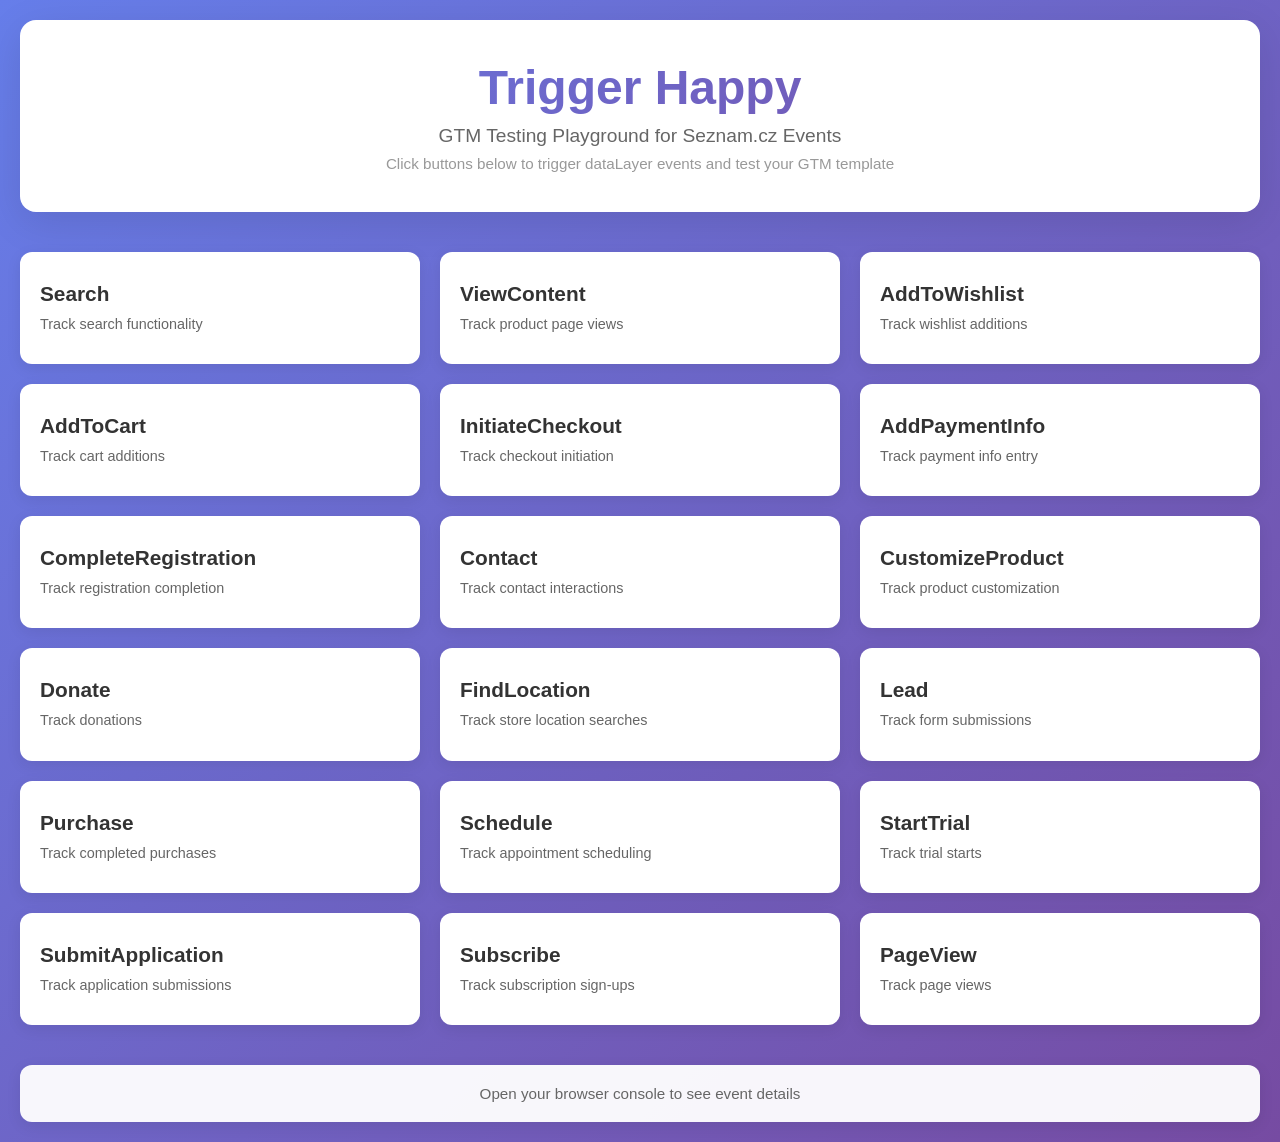
==== index.html @ b0c29f09 "Initial commit: Trigger Happy GTM testing playground with 18 Seznam events" ====
<!DOCTYPE html>
<html lang="cs">
<head>
    <!-- Initialize dataLayer as THE FIRST THING - Critical for extensions -->
    <script>
        window.dataLayer = window.dataLayer || [];

        // Make dataLayer more observable for debugging extensions
        // Log all pushes to help with debugging
        var originalPush = window.dataLayer.push;
        window.dataLayer.push = function() {
            console.log('%c dataLayer.push() called', 'background: #4CAF50; color: white; padding: 2px 5px; border-radius: 3px;', arguments[0]);
            return originalPush.apply(window.dataLayer, arguments);
        };
    </script>

    <meta charset="UTF-8">
    <meta name="viewport" content="width=device-width, initial-scale=1.0">
    <title>Trigger Happy - GTM Testing Playground</title>
    <link rel="stylesheet" href="style.css">

    <!-- Google Tag Manager -->
    <script>(function(w,d,s,l,i){w[l]=w[l]||[];w[l].push({'gtm.start':
    new Date().getTime(),event:'gtm.js'});var f=d.getElementsByTagName(s)[0],
    j=d.createElement(s),dl=l!='dataLayer'?'&l='+l:'';j.async=true;j.src=
    'https://www.googletagmanager.com/gtm.js?id='+i+dl;f.parentNode.insertBefore(j,f);
    })(window,document,'script','dataLayer','GTM-5SFZ54KS');</script>
    <!-- End Google Tag Manager -->
</head>
<body>
    <div class="container">
        <header class="header">
            <h1>Trigger Happy</h1>
            <p class="subtitle">GTM Testing Playground for Seznam.cz Events</p>
            <p class="description">Click buttons below to trigger dataLayer events and test your GTM template</p>
        </header>

        <div class="events-grid">
            <!-- Search Event -->
            <button class="event-btn" data-event="Search">
                <div class="event-name">Search</div>
                <div class="event-desc">Track search functionality</div>
            </button>

            <!-- ViewContent Event -->
            <button class="event-btn" data-event="ViewContent">
                <div class="event-name">ViewContent</div>
                <div class="event-desc">Track product page views</div>
            </button>

            <!-- AddToWishlist Event -->
            <button class="event-btn" data-event="AddToWishlist">
                <div class="event-name">AddToWishlist</div>
                <div class="event-desc">Track wishlist additions</div>
            </button>

            <!-- AddToCart Event -->
            <button class="event-btn" data-event="AddToCart">
                <div class="event-name">AddToCart</div>
                <div class="event-desc">Track cart additions</div>
            </button>

            <!-- InitiateCheckout Event -->
            <button class="event-btn" data-event="InitiateCheckout">
                <div class="event-name">InitiateCheckout</div>
                <div class="event-desc">Track checkout initiation</div>
            </button>

            <!-- AddPaymentInfo Event -->
            <button class="event-btn" data-event="AddPaymentInfo">
                <div class="event-name">AddPaymentInfo</div>
                <div class="event-desc">Track payment info entry</div>
            </button>

            <!-- CompleteRegistration Event -->
            <button class="event-btn" data-event="CompleteRegistration">
                <div class="event-name">CompleteRegistration</div>
                <div class="event-desc">Track registration completion</div>
            </button>

            <!-- Contact Event -->
            <button class="event-btn" data-event="Contact">
                <div class="event-name">Contact</div>
                <div class="event-desc">Track contact interactions</div>
            </button>

            <!-- CustomizeProduct Event -->
            <button class="event-btn" data-event="CustomizeProduct">
                <div class="event-name">CustomizeProduct</div>
                <div class="event-desc">Track product customization</div>
            </button>

            <!-- Donate Event -->
            <button class="event-btn" data-event="Donate">
                <div class="event-name">Donate</div>
                <div class="event-desc">Track donations</div>
            </button>

            <!-- FindLocation Event -->
            <button class="event-btn" data-event="FindLocation">
                <div class="event-name">FindLocation</div>
                <div class="event-desc">Track store location searches</div>
            </button>

            <!-- Lead Event -->
            <button class="event-btn" data-event="Lead">
                <div class="event-name">Lead</div>
                <div class="event-desc">Track form submissions</div>
            </button>

            <!-- Purchase Event -->
            <button class="event-btn" data-event="Purchase">
                <div class="event-name">Purchase</div>
                <div class="event-desc">Track completed purchases</div>
            </button>

            <!-- Schedule Event -->
            <button class="event-btn" data-event="Schedule">
                <div class="event-name">Schedule</div>
                <div class="event-desc">Track appointment scheduling</div>
            </button>

            <!-- StartTrial Event -->
            <button class="event-btn" data-event="StartTrial">
                <div class="event-name">StartTrial</div>
                <div class="event-desc">Track trial starts</div>
            </button>

            <!-- SubmitApplication Event -->
            <button class="event-btn" data-event="SubmitApplication">
                <div class="event-name">SubmitApplication</div>
                <div class="event-desc">Track application submissions</div>
            </button>

            <!-- Subscribe Event -->
            <button class="event-btn" data-event="Subscribe">
                <div class="event-name">Subscribe</div>
                <div class="event-desc">Track subscription sign-ups</div>
            </button>

            <!-- PageView Event -->
            <button class="event-btn" data-event="PageView">
                <div class="event-name">PageView</div>
                <div class="event-desc">Track page views</div>
            </button>
        </div>

        <footer class="footer">
            <p>Open your browser console to see event details</p>
        </footer>
    </div>

    <script src="script.js"></script>
</body>
</html>
---- style.css ----
/* Reset and Base Styles */
* {
    margin: 0;
    padding: 0;
    box-sizing: border-box;
}

body {
    font-family: -apple-system, BlinkMacSystemFont, 'Segoe UI', Roboto, 'Helvetica Neue', Arial, sans-serif;
    background: linear-gradient(135deg, #667eea 0%, #764ba2 100%);
    min-height: 100vh;
    padding: 20px;
    color: #333;
}

.container {
    max-width: 1400px;
    margin: 0 auto;
}

/* Header Styles */
.header {
    text-align: center;
    background: white;
    padding: 40px 20px;
    border-radius: 16px;
    box-shadow: 0 10px 40px rgba(0, 0, 0, 0.1);
    margin-bottom: 40px;
}

.header h1 {
    font-size: 3rem;
    font-weight: 700;
    background: linear-gradient(135deg, #667eea 0%, #764ba2 100%);
    -webkit-background-clip: text;
    -webkit-text-fill-color: transparent;
    background-clip: text;
    margin-bottom: 10px;
}

.subtitle {
    font-size: 1.2rem;
    color: #666;
    margin-bottom: 8px;
}

.description {
    font-size: 0.95rem;
    color: #999;
}

/* Events Grid */
.events-grid {
    display: grid;
    grid-template-columns: repeat(auto-fill, minmax(280px, 1fr));
    gap: 20px;
    margin-bottom: 40px;
}

/* Event Button Styles */
.event-btn {
    background: white;
    border: none;
    border-radius: 12px;
    padding: 30px 20px;
    cursor: pointer;
    transition: all 0.3s ease;
    box-shadow: 0 4px 15px rgba(0, 0, 0, 0.08);
    text-align: left;
    position: relative;
    overflow: hidden;
}

.event-btn::before {
    content: '';
    position: absolute;
    top: 0;
    left: 0;
    width: 100%;
    height: 4px;
    background: linear-gradient(135deg, #667eea 0%, #764ba2 100%);
    transform: scaleX(0);
    transform-origin: left;
    transition: transform 0.3s ease;
}

.event-btn:hover::before {
    transform: scaleX(1);
}

.event-btn:hover {
    transform: translateY(-4px);
    box-shadow: 0 8px 25px rgba(0, 0, 0, 0.15);
}

.event-btn:active {
    transform: translateY(-2px);
    box-shadow: 0 6px 20px rgba(0, 0, 0, 0.12);
}

.event-btn.clicked {
    animation: pulse 0.5s ease;
}

@keyframes pulse {
    0%, 100% {
        transform: scale(1);
    }
    50% {
        transform: scale(0.95);
    }
}

.event-name {
    font-size: 1.3rem;
    font-weight: 600;
    color: #333;
    margin-bottom: 8px;
}

.event-desc {
    font-size: 0.9rem;
    color: #666;
    line-height: 1.4;
}

/* Footer Styles */
.footer {
    text-align: center;
    background: rgba(255, 255, 255, 0.95);
    padding: 20px;
    border-radius: 12px;
    box-shadow: 0 4px 15px rgba(0, 0, 0, 0.08);
}

.footer p {
    color: #666;
    font-size: 0.95rem;
}

/* Responsive Design */
@media (max-width: 768px) {
    .header h1 {
        font-size: 2rem;
    }

    .subtitle {
        font-size: 1rem;
    }

    .events-grid {
        grid-template-columns: 1fr;
    }

    body {
        padding: 10px;
    }

    .header {
        padding: 30px 15px;
        margin-bottom: 20px;
    }
}

@media (min-width: 769px) and (max-width: 1024px) {
    .events-grid {
        grid-template-columns: repeat(2, 1fr);
    }
}

@media (min-width: 1025px) {
    .events-grid {
        grid-template-columns: repeat(3, 1fr);
    }
}
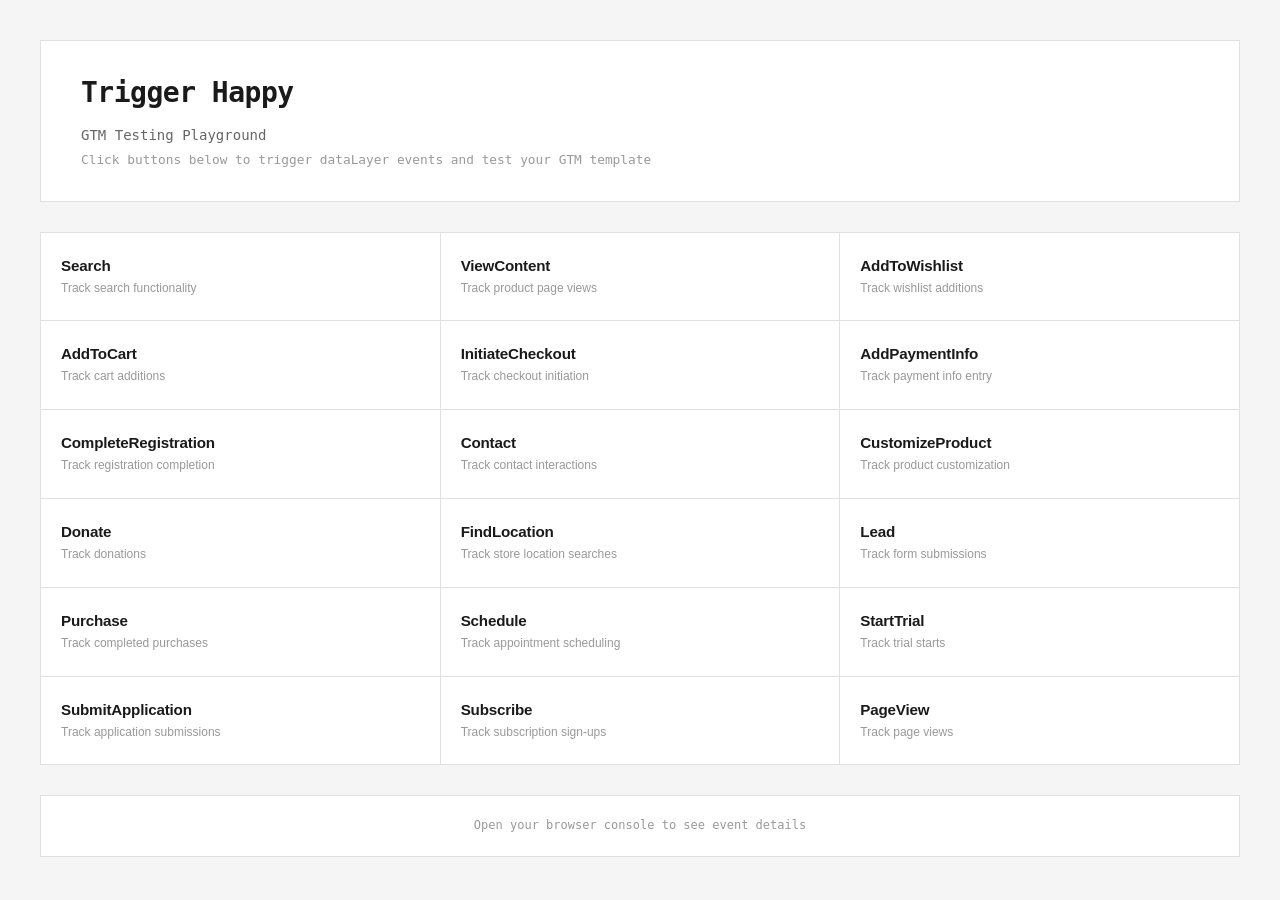
==== commit ed7f7eff: "Update design: clean technical minimal style and make it general" ====
--- a/index.html
+++ b/index.html
@@ -31,7 +31,7 @@
     <div class="container">
         <header class="header">
             <h1>Trigger Happy</h1>
-            <p class="subtitle">GTM Testing Playground for Seznam.cz Events</p>
+            <p class="subtitle">GTM Testing Playground</p>
             <p class="description">Click buttons below to trigger dataLayer events and test your GTM template</p>
         </header>
 
--- a/style.css
+++ b/style.css
@@ -6,159 +6,135 @@
 }
 
 body {
-    font-family: -apple-system, BlinkMacSystemFont, 'Segoe UI', Roboto, 'Helvetica Neue', Arial, sans-serif;
-    background: linear-gradient(135deg, #667eea 0%, #764ba2 100%);
+    font-family: 'SF Mono', 'Monaco', 'Inconsolata', 'Fira Code', 'Droid Sans Mono', 'Source Code Pro', monospace;
+    background: #f5f5f5;
     min-height: 100vh;
-    padding: 20px;
-    color: #333;
+    padding: 40px 20px;
+    color: #1a1a1a;
+    line-height: 1.6;
 }
 
 .container {
-    max-width: 1400px;
+    max-width: 1200px;
     margin: 0 auto;
 }
 
 /* Header Styles */
 .header {
-    text-align: center;
+    text-align: left;
     background: white;
-    padding: 40px 20px;
-    border-radius: 16px;
-    box-shadow: 0 10px 40px rgba(0, 0, 0, 0.1);
-    margin-bottom: 40px;
+    padding: 30px 40px;
+    border: 1px solid #e0e0e0;
+    margin-bottom: 30px;
 }
 
 .header h1 {
-    font-size: 3rem;
-    font-weight: 700;
-    background: linear-gradient(135deg, #667eea 0%, #764ba2 100%);
-    -webkit-background-clip: text;
-    -webkit-text-fill-color: transparent;
-    background-clip: text;
-    margin-bottom: 10px;
+    font-size: 1.75rem;
+    font-weight: 600;
+    color: #1a1a1a;
+    margin-bottom: 8px;
+    letter-spacing: -0.5px;
 }
 
 .subtitle {
-    font-size: 1.2rem;
+    font-size: 0.875rem;
     color: #666;
-    margin-bottom: 8px;
+    margin-bottom: 4px;
+    font-weight: 400;
 }
 
 .description {
-    font-size: 0.95rem;
+    font-size: 0.8rem;
     color: #999;
+    font-weight: 400;
 }
 
 /* Events Grid */
 .events-grid {
     display: grid;
-    grid-template-columns: repeat(auto-fill, minmax(280px, 1fr));
-    gap: 20px;
-    margin-bottom: 40px;
+    grid-template-columns: repeat(auto-fill, minmax(250px, 1fr));
+    gap: 1px;
+    background: #e0e0e0;
+    border: 1px solid #e0e0e0;
+    margin-bottom: 30px;
 }
 
 /* Event Button Styles */
 .event-btn {
     background: white;
     border: none;
-    border-radius: 12px;
-    padding: 30px 20px;
+    padding: 24px 20px;
     cursor: pointer;
-    transition: all 0.3s ease;
-    box-shadow: 0 4px 15px rgba(0, 0, 0, 0.08);
+    transition: all 0.15s ease;
     text-align: left;
     position: relative;
-    overflow: hidden;
-}
-
-.event-btn::before {
-    content: '';
-    position: absolute;
-    top: 0;
-    left: 0;
-    width: 100%;
-    height: 4px;
-    background: linear-gradient(135deg, #667eea 0%, #764ba2 100%);
-    transform: scaleX(0);
-    transform-origin: left;
-    transition: transform 0.3s ease;
-}
-
-.event-btn:hover::before {
-    transform: scaleX(1);
 }
 
 .event-btn:hover {
-    transform: translateY(-4px);
-    box-shadow: 0 8px 25px rgba(0, 0, 0, 0.15);
+    background: #fafafa;
 }
 
 .event-btn:active {
-    transform: translateY(-2px);
-    box-shadow: 0 6px 20px rgba(0, 0, 0, 0.12);
+    background: #f0f0f0;
 }
 
 .event-btn.clicked {
-    animation: pulse 0.5s ease;
-}
-
-@keyframes pulse {
-    0%, 100% {
-        transform: scale(1);
-    }
-    50% {
-        transform: scale(0.95);
-    }
+    background: #e8e8e8;
 }
 
 .event-name {
-    font-size: 1.3rem;
+    font-size: 0.95rem;
     font-weight: 600;
-    color: #333;
-    margin-bottom: 8px;
+    color: #1a1a1a;
+    margin-bottom: 6px;
+    letter-spacing: -0.2px;
 }
 
 .event-desc {
-    font-size: 0.9rem;
-    color: #666;
+    font-size: 0.75rem;
+    color: #999;
     line-height: 1.4;
+    font-weight: 400;
 }
 
 /* Footer Styles */
 .footer {
     text-align: center;
-    background: rgba(255, 255, 255, 0.95);
+    background: white;
     padding: 20px;
-    border-radius: 12px;
-    box-shadow: 0 4px 15px rgba(0, 0, 0, 0.08);
+    border: 1px solid #e0e0e0;
 }
 
 .footer p {
-    color: #666;
-    font-size: 0.95rem;
+    color: #999;
+    font-size: 0.75rem;
+    font-weight: 400;
 }
 
 /* Responsive Design */
 @media (max-width: 768px) {
+    body {
+        padding: 20px 10px;
+    }
+
+    .header {
+        padding: 20px;
+    }
+
     .header h1 {
-        font-size: 2rem;
+        font-size: 1.5rem;
     }
 
     .subtitle {
-        font-size: 1rem;
+        font-size: 0.8rem;
     }
 
     .events-grid {
         grid-template-columns: 1fr;
     }
 
-    body {
-        padding: 10px;
-    }
-
-    .header {
-        padding: 30px 15px;
-        margin-bottom: 20px;
+    .event-btn {
+        padding: 20px 16px;
     }
 }
 
